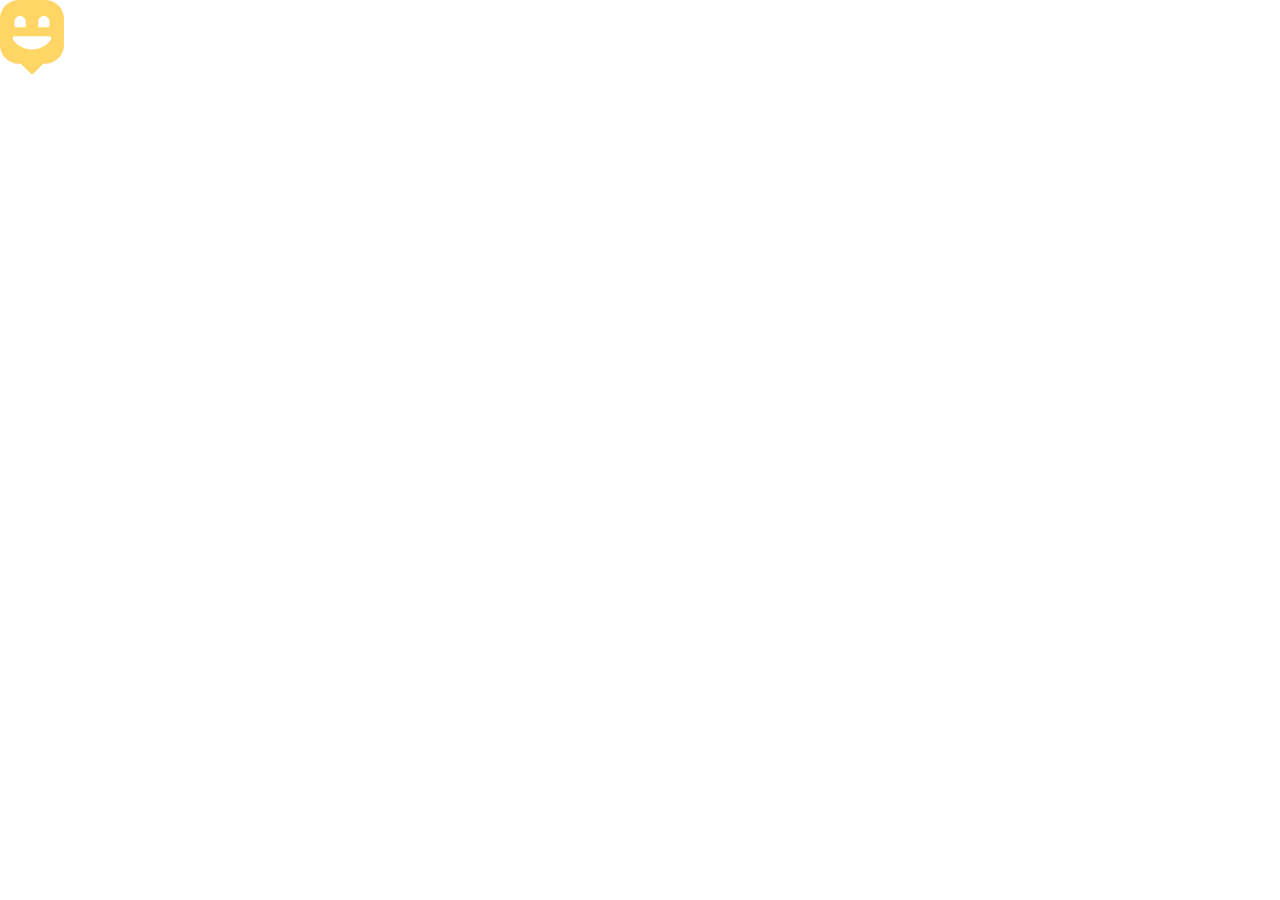
==== index.html @ b77d79cc "Update" ====
<html lang="pt">
  <head>
    <meta charset="UTF-8" />
    <meta name="viewport" content="width=device-width, initial-scale=1.0" />
    <title>happy</title>

    <link rel="stylesheet" href="style.css" />
  </head>

  <body>
    
    <div class="logo">
      <img src="images/logo.svg" alt="" />
    </div>

  </body>

</html>
---- style.css ----
* {
  margin: 0;
  padding: 0;
  border: 0;
}
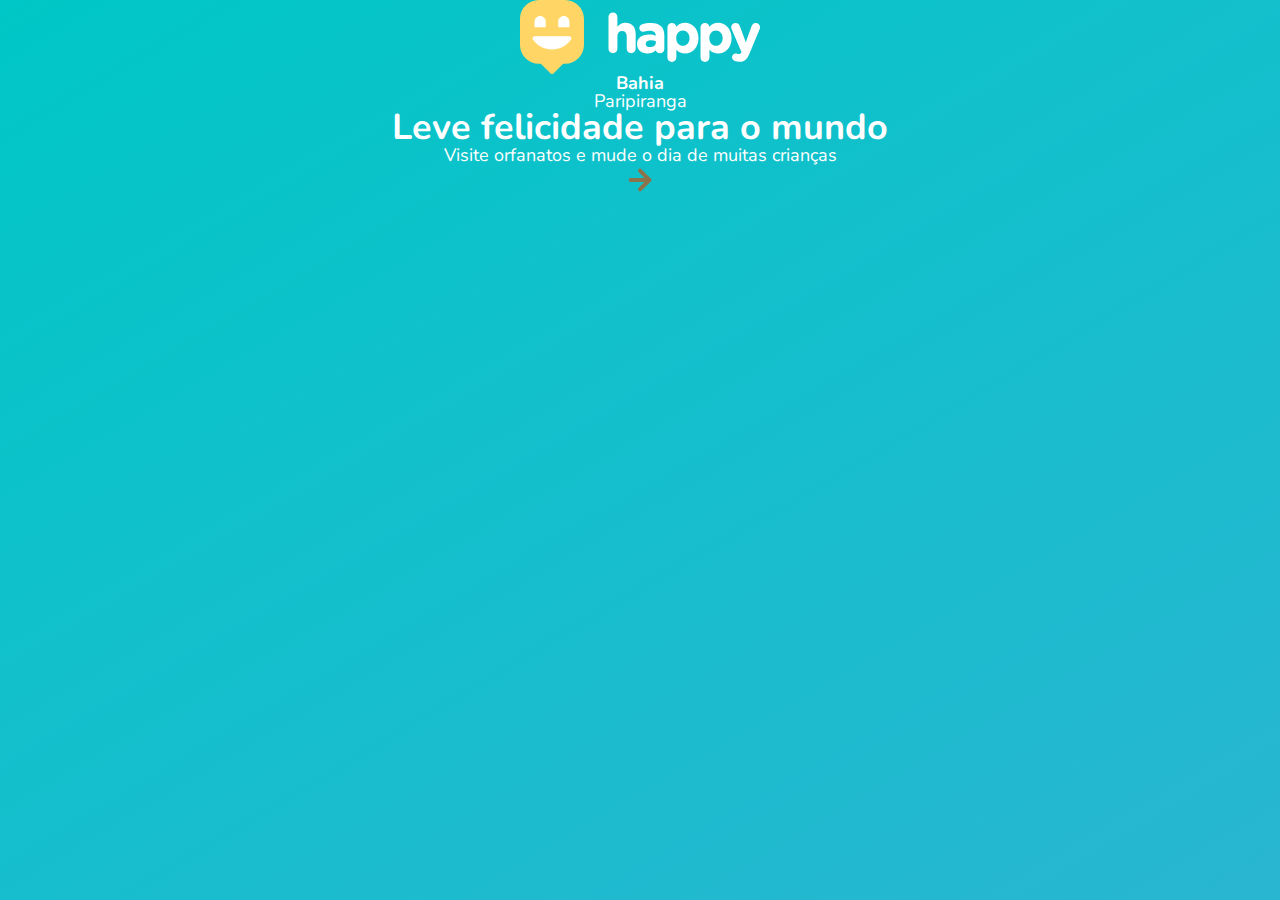
==== commit a42671d4: "Update" ====
--- a/index.html
+++ b/index.html
@@ -1,18 +1,38 @@
-<html lang="pt">
+<html lang="pt_BR">
   <head>
     <meta charset="UTF-8" />
     <meta name="viewport" content="width=device-width, initial-scale=1.0" />
-    <title>happy</title>
+    <title>Happy</title>
 
-    <link rel="stylesheet" href="style.css" />
+    <link rel="stylesheet" href="./public/css/main.css" />
+
+    <link rel="shortcut icon" href="./public/images/logo-icon.png" type="image/x-icon" />
   </head>
 
   <body>
-    
-    <div class="logo">
-      <img src="images/logo.svg" alt="" />
+    <div id="page-landing">
+      <div id="container">
+        <header>
+          <img src="./public/images/logo.svg" alt="Logomarca Happy" />
+
+          <div>
+            <strong>Bahia</strong>
+            <p>Paripiranga</p>
+          </div>
+        </header>
+
+        <main>
+          <h1>Leve felicidade para o mundo</h1>
+
+          <section>
+            <p>Visite orfanatos e mude o dia de muitas crianças</p>
+
+            <a href="#" title="Visite orfanatos">
+              <img src="./public/images/arrow.svg" alt="Ir para o mapa" />
+            </a>
+          </section>
+        </main>
+      </div>
     </div>
-
   </body>
-
 </html>
--- a/public/css/main.css
+++ b/public/css/main.css
@@ -0,0 +1,30 @@
+@import url("https://fonts.googleapis.com/css2?family=Nunito:ital,wght@0,400;0,600;1,800&display=swap");
+
+* {
+  margin: 0;
+  padding: 0;
+  border: 0;
+}
+
+:root {
+  font-size: 62.5%;
+}
+
+body {
+  height: 100vh;
+  color: white;
+}
+
+body,
+input,
+button,
+textarea {
+  font: 400 1.8rem/1 "Nunito", sans-serif;
+}
+
+#page-landing {
+  background: linear-gradient(329.54deg, #29b6d1 0%, #00c7c7 100%);
+
+  text-align: center;
+  min-height: 100vh;
+}
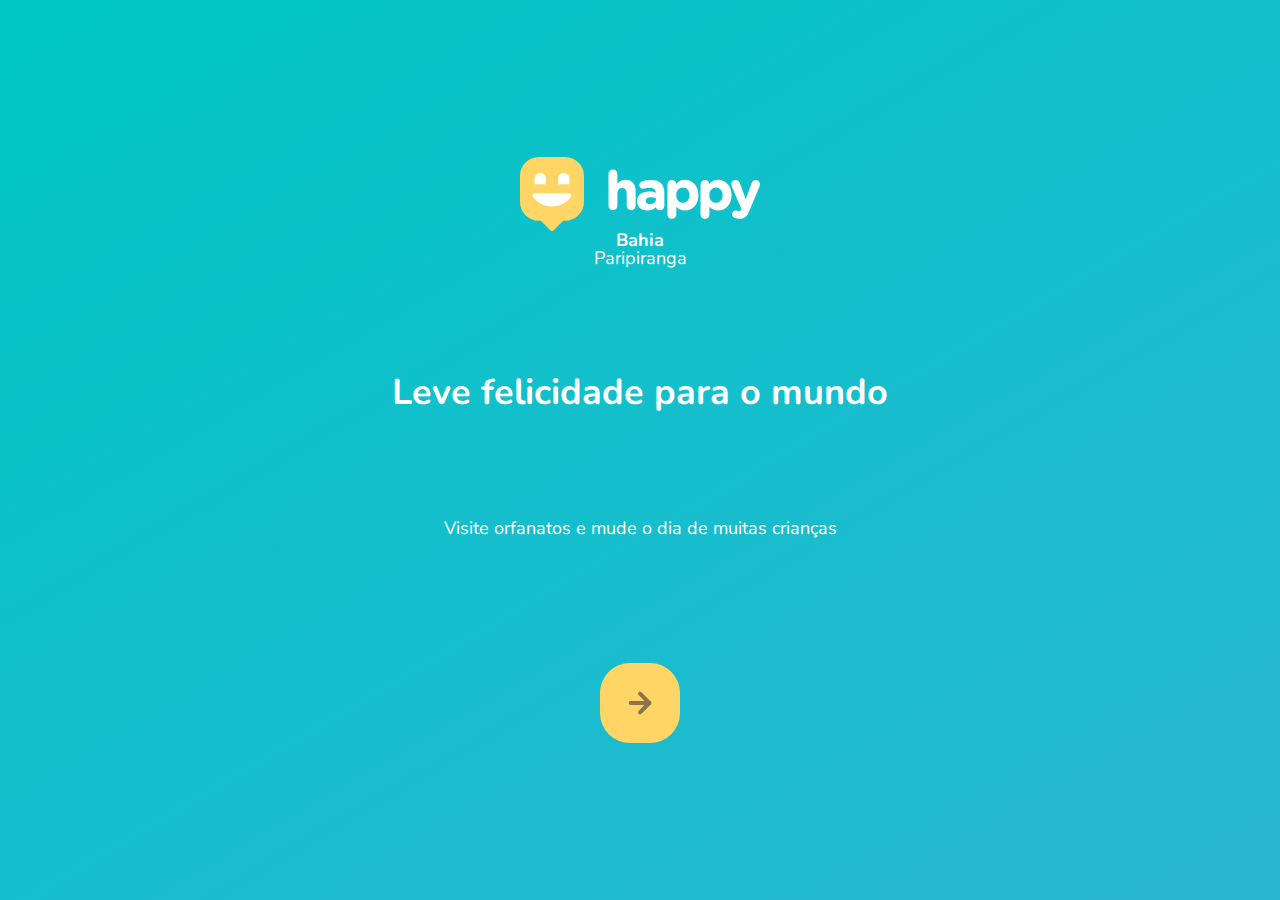
==== commit e367043e: "Update" ====
--- a/index.html
+++ b/index.html
@@ -4,30 +4,35 @@
     <meta name="viewport" content="width=device-width, initial-scale=1.0" />
     <title>Happy</title>
 
+    <link rel="shortcut icon" href="./public/images/logo-icon.png" type="image/x-icon" />
+
     <link rel="stylesheet" href="./public/css/main.css" />
-
-    <link rel="shortcut icon" href="./public/images/logo-icon.png" type="image/x-icon" />
+    <link rel="stylesheet" href="./public/css/page-landing.css" />
+    <link rel="stylesheet" href="./public/css/animations.css" />
   </head>
 
   <body>
     <div id="page-landing">
       <div id="container">
         <header>
-          <img src="./public/images/logo.svg" alt="Logomarca Happy" />
+          <img class="animate-up" id="logo"
+            src="./public/images/logo.svg" alt="Logomarca Happy" />
 
-          <div>
+          <div class="location animate-up">
             <strong>Bahia</strong>
             <p>Paripiranga</p>
           </div>
         </header>
 
         <main>
-          <h1>Leve felicidade para o mundo</h1>
+          <h1 class="animate-up">Leve felicidade para o mundo</h1>
 
-          <section>
-            <p>Visite orfanatos e mude o dia de muitas crianças</p>
+          <section class="visit">
+            <p class="animate-up">
+              Visite orfanatos e mude o dia de muitas crianças
+            </p>
 
-            <a href="#" title="Visite orfanatos">
+            <a href="#" title="Visite orfanatos" class="animate-up">
               <img src="./public/images/arrow.svg" alt="Ir para o mapa" />
             </a>
           </section>
--- a/public/css/main.css
+++ b/public/css/main.css
@@ -21,10 +21,3 @@
 textarea {
   font: 400 1.8rem/1 "Nunito", sans-serif;
 }
-
-#page-landing {
-  background: linear-gradient(329.54deg, #29b6d1 0%, #00c7c7 100%);
-
-  text-align: center;
-  min-height: 100vh;
-}
--- a/public/css/page-landing.css
+++ b/public/css/page-landing.css
@@ -0,0 +1,61 @@
+#page-landing {
+  background: linear-gradient(329.54deg, #29b6d1 0%, #00c7c7 100%);
+
+  text-align: center;
+  min-height: 100vh;
+
+  display: flex;
+}
+
+#container {
+  margin: auto;
+
+  width: 90%;
+}
+
+.location,
+h1,
+.visit p {
+  height: 16vh;
+}
+
+.visit a {
+  width: 8rem;
+  height: 8rem;
+  background: #ffd666;
+
+  border: none;
+  border-radius: 3rem;
+
+  display: flex;
+  align-items: center;
+  justify-content: center;
+
+  margin: auto;
+
+  transition: background 0.2s;
+}
+
+.visit a:hover {
+  background: #96feff;
+}
+
+#logo {
+  animation-delay: 50ms;
+}
+
+.location {
+  animation-delay: 100ms;
+}
+
+main h1 {
+  animation-delay: 150ms;
+}
+
+.visit p {
+  animation-delay: 200ms;
+}
+
+.visit a {
+  animation-delay: 250ms;
+}
--- a/public/css/animations.css
+++ b/public/css/animations.css
@@ -0,0 +1,17 @@
+@keyframes up {
+  from {
+    opacity: 0;
+    transform: translateY(16px);
+  }
+
+  to {
+    opacity: 1;
+    transform: translateY(0);
+  }
+}
+
+.animate-up {
+  animation-name: up;
+  animation-duration: 300ms;
+  animation-fill-mode: backwards;
+}
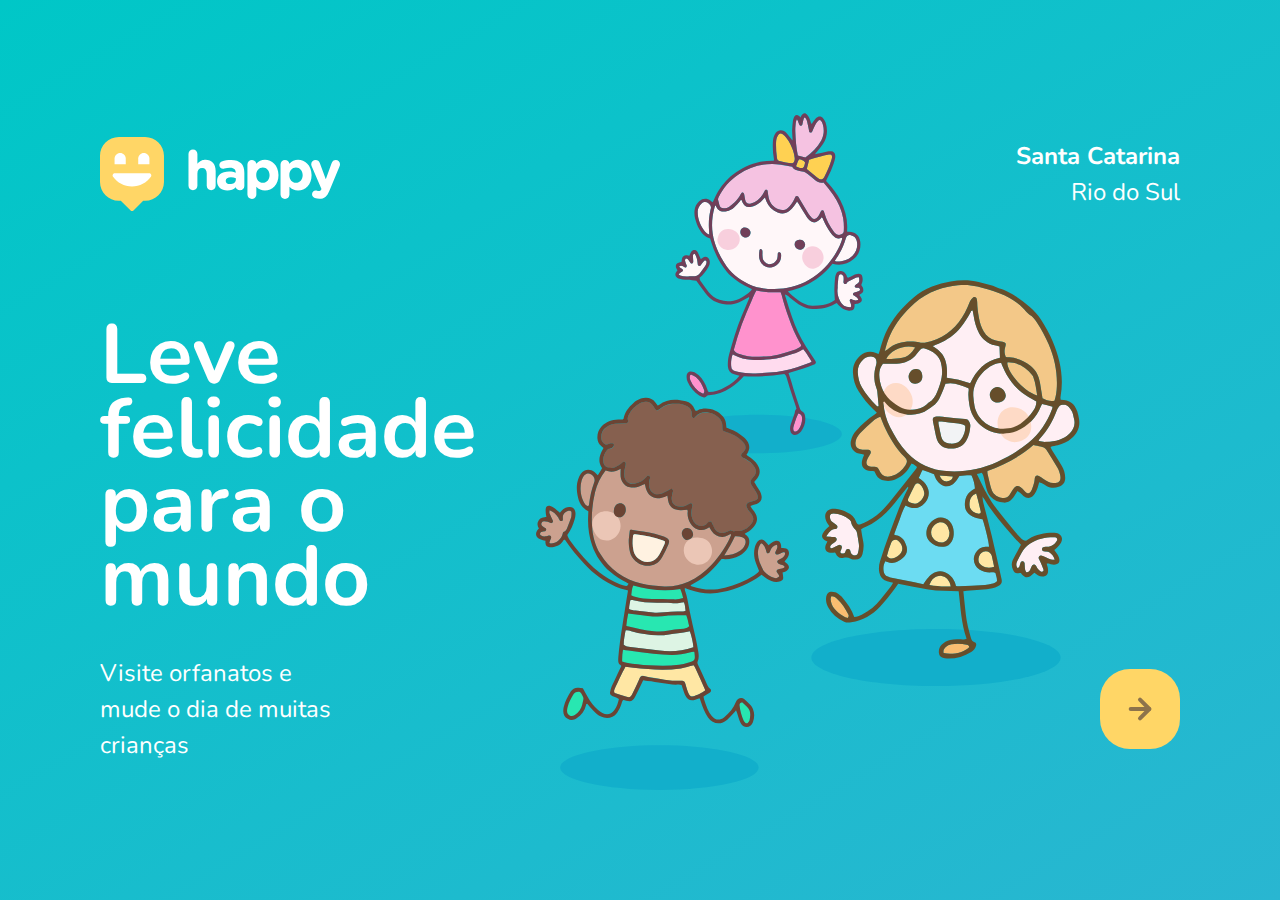
==== commit 0cd73e9b: "Update" ====
--- a/index.html
+++ b/index.html
@@ -19,8 +19,8 @@
             src="./public/images/logo.svg" alt="Logomarca Happy" />
 
           <div class="location animate-up">
-            <strong>Bahia</strong>
-            <p>Paripiranga</p>
+            <strong>Santa Catarina</strong>
+            <p>Rio do Sul</p>
           </div>
         </header>
 
@@ -32,7 +32,7 @@
               Visite orfanatos e mude o dia de muitas crianças
             </p>
 
-            <a href="#" title="Visite orfanatos" class="animate-up">
+            <a href="orphanages.html" title="Visite orfanatos" class="animate-up">
               <img src="./public/images/arrow.svg" alt="Ir para o mapa" />
             </a>
           </section>
--- a/public/css/main.css
+++ b/public/css/main.css
@@ -1,9 +1,10 @@
-@import url("https://fonts.googleapis.com/css2?family=Nunito:ital,wght@0,400;0,600;1,800&display=swap");
+@import url("https://fonts.googleapis.com/css2?family=Nunito:wght@400;600;700&display=swap");
 
 * {
   margin: 0;
   padding: 0;
   border: 0;
+  box-sizing: border-box;
 }
 
 :root {
--- a/public/css/page-landing.css
+++ b/public/css/page-landing.css
@@ -10,13 +10,31 @@
 #container {
   margin: auto;
 
-  width: 90%;
+  width: min(90%, 112rem);
 }
 
 .location,
 h1,
 .visit p {
   height: 16vh;
+}
+
+#logo {
+  animation-delay: 50ms;
+}
+
+.location {
+  animation-delay: 100ms;
+}
+
+main h1 {
+  font-size: clamp(4rem, 8vw, 8.4rem);
+
+  animation-delay: 150ms;
+}
+
+.visit p {
+  animation-delay: 200ms;
 }
 
 .visit a {
@@ -34,28 +52,65 @@
   margin: auto;
 
   transition: background 0.2s;
+
+  animation-delay: 250ms;
 }
 
 .visit a:hover {
   background: #96feff;
 }
 
-#logo {
-  animation-delay: 50ms;
+/* 
+  DESKTOP
+         */
+
+@media (min-width: 760px) {
+  #container {
+    padding: 5rem 2rem;
+    background: url(../images/bg.svg) no-repeat 80% / clamp(30rem, 54vw, 56rem);
+  }
+
+  header {
+    display: flex;
+    align-items: center;
+    justify-content: space-between;
+  }
+
+  .location,
+  h1,
+  .visit p {
+    height: initial;
+    text-align: initial;
+  }
+
+  .location {
+    text-align: right;
+    font-size: 2.4rem;
+    line-height: 1.5;
+  }
+
+  main h1 {
+    font-weight: bold;
+    line-height: 0.88;
+
+    margin: clamp(10%, 9vh, 12%) 0 4rem;
+
+    width: min(300px, 80%);
+  }
+
+  .visit {
+    display: flex;
+    align-items: center;
+    justify-content: space-between;
+  }
+
+  .visit p {
+    font-size: 2.4rem;
+    line-height: 1.5;
+    width: clamp(20rem, 20vw, 30rem);
+  }
+
+  .visit a {
+    margin: initial;
+  }
 }
-
-.location {
-  animation-delay: 100ms;
-}
-
-main h1 {
-  animation-delay: 150ms;
-}
-
-.visit p {
-  animation-delay: 200ms;
-}
-
-.visit a {
-  animation-delay: 250ms;
-}
--- a/public/css/animations.css
+++ b/public/css/animations.css
@@ -10,8 +10,22 @@
   }
 }
 
+@keyframes right {
+  from {
+    transform: translateX(-100%);
+  }
+  to {
+    transform: translateX(0);
+  }
+}
+
 .animate-up {
   animation-name: up;
   animation-duration: 300ms;
   animation-fill-mode: backwards;
 }
+
+.animate-right {
+  animation-name: right;
+  animation-duration: 300ms;
+}
